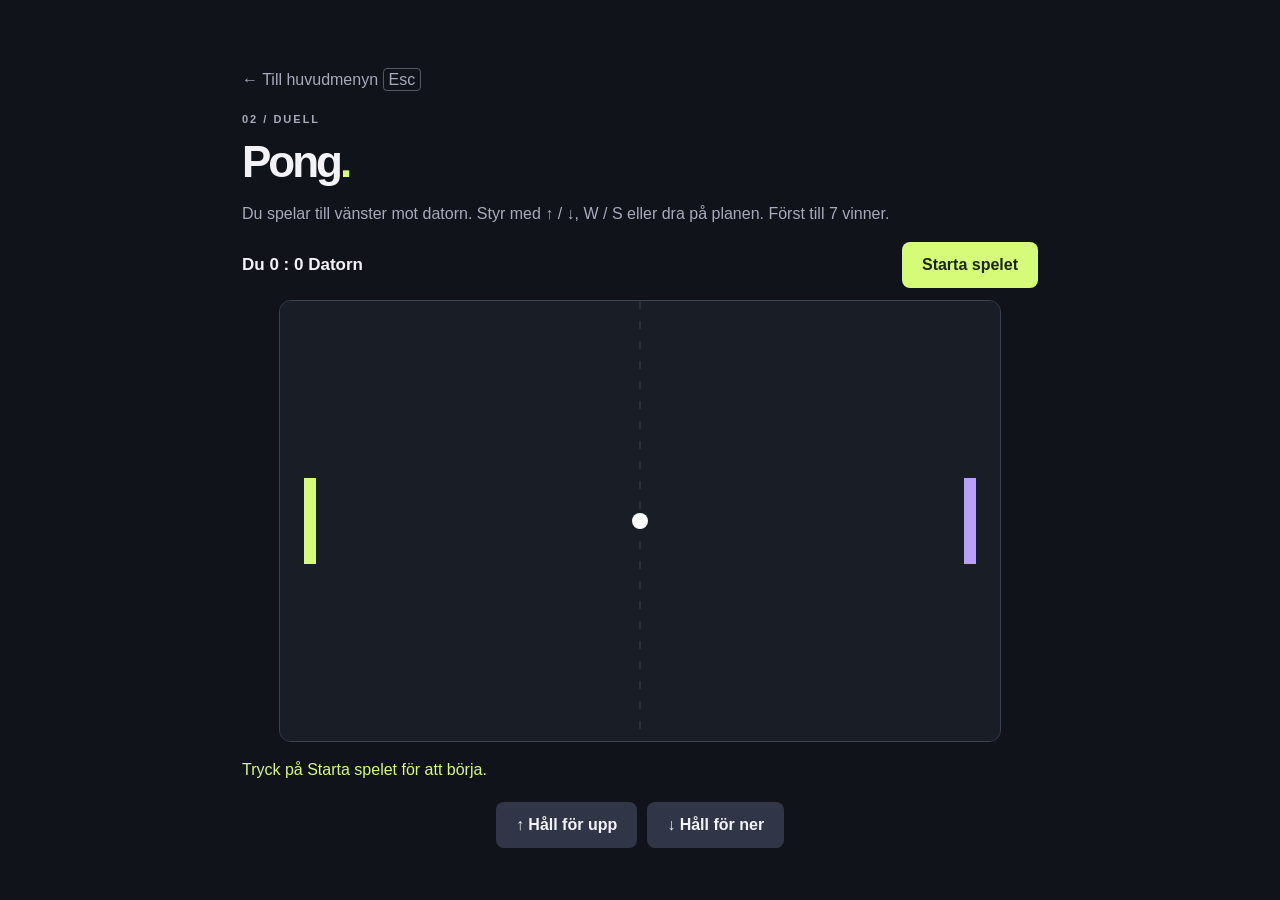
==== games/pong/index.html @ 86b00150 "init commit" ====
<!doctype html>
<html lang="sv"><head><meta charset="utf-8"><meta name="viewport" content="width=device-width, initial-scale=1"><title>Pong · B3 Vibe</title><link rel="stylesheet" href="../../style.css"><script src="../common.js" defer></script><script src="game.js" defer></script></head><body><main class="game-shell"><a class="back-link" href="../../index.html">← Till huvudmenyn <kbd>Esc</kbd></a><header class="game-header"><p class="eyebrow">02 / DUELL</p><h1>Pong<span>.</span></h1><p>Du spelar till vänster mot datorn. Styr med ↑ / ↓, W / S eller dra på planen. Först till 7 vinner.</p></header><div class="toolbar"><span class="stats">Du <span id="player-score">0</span> : <span id="computer-score">0</span> Datorn</span><button class="primary" id="start">Starta spelet</button></div><canvas id="board" width="720" height="440" aria-label="Pong-spelplan. Din paddel är till vänster."></canvas><p id="status" role="status">Tryck på Starta spelet för att börja.</p><div class="touch-controls"><button class="control" data-move="up" aria-label="Flytta upp">↑ Håll för upp</button><button class="control" data-move="down" aria-label="Flytta ner">↓ Håll för ner</button></div></main></body></html>
---- style.css ----
:root{color-scheme:dark;--bg:#11131b;--panel:#1b1e29;--text:#f3f3f7;--muted:#a6aabb;--lime:#d5fb78;--purple:#b9a0ff;--orange:#ffb18b;--pink:#f76fae;--teal:#2fc4dc}
*{box-sizing:border-box}body{margin:0;background:var(--bg);color:var(--text);font-family:Arial,Helvetica,sans-serif;line-height:1.5}a{color:inherit;text-decoration:none}button{font:inherit;cursor:pointer}button,a{-webkit-tap-highlight-color:transparent}button:focus-visible,a:focus-visible{outline:3px solid white;outline-offset:5px}.portal,.game-shell{max-width:1160px;margin:auto;padding:32px 32px 24px}.brand{display:flex;align-items:center;justify-content:space-between;gap:16px}.brand a{font-size:25px;font-weight:900;letter-spacing:-1px}.brand a span{color:var(--lime);margin-left:5px}.logo-link{display:block;line-height:0}.logo{display:block;height:40px;width:auto;color:#fff}.badge,.eyebrow{font-size:11px;font-weight:700;letter-spacing:2px}.badge{border:1px solid #3b3f4c;border-radius:20px;padding:7px 12px;color:var(--muted)}.eyebrow{color:var(--lime)}h1{font-size:clamp(40px,6vw,72px);letter-spacing:-3px;line-height:1.06;margin:20px 0}h1 span{color:var(--lime)}.section-title{display:flex;align-items:center;justify-content:space-between;margin-top:56px;margin-bottom:18px}h2{font-size:20px;margin:0}.section-title>span{font-size:12px;color:var(--muted)}.game-grid{display:grid;grid-template-columns:repeat(3,1fr);gap:22px}.game-card{overflow:hidden;background:var(--panel);border:1px solid #303440;border-radius:16px;transition:transform .18s,border-color .18s}.game-card:hover{transform:translateY(-5px);border-color:var(--lime)}.game-art{height:185px;position:relative;overflow:hidden;background:#252f25;background-image:linear-gradient(#ffffff07 1px,transparent 1px),linear-gradient(90deg,#ffffff07 1px,transparent 1px);background-size:24px 24px}.game-art i{position:absolute;display:block}.snake .game-art i{width:25px;height:25px;background:var(--lime);border-radius:5px;left:calc(24% + 24px);top:91px}.snake .game-art i:nth-child(2){left:24%;top:91px}.snake .game-art i:nth-child(3){left:24%;top:67px}.snake .game-art i:nth-child(4){left:24%;top:43px}.snake .game-art i:nth-child(5){left:calc(24% + 48px)}.snake .game-art i:nth-child(6){left:calc(24% + 72px)}.snake .game-art i:nth-child(7){left:calc(24% + 96px)}.snake .game-art i:last-child{left:72%;top:44px;background:var(--orange);width:16px;height:16px;border-radius:50%}.pong .game-art{background-color:#302a45}.pong .game-art i{display:none}.pong .game-art i:nth-child(1),.pong .game-art i:nth-child(2){display:block;width:9px;height:59px;background:var(--purple);left:20%;top:35px;border-radius:4px}.pong .game-art i:nth-child(2){left:auto;right:20%;top:91px}.pong .game-art i:nth-child(3){display:block;width:14px;height:14px;background:#fff;border-radius:50%;left:58%;top:90px}.pong .game-art:after{content:'';position:absolute;left:50%;height:100%;border-left:2px dashed #ffffff25}.memory .game-art{background-color:#3a2b29;display:grid;grid-template-columns:repeat(4,36px);grid-template-rows:repeat(2,48px);gap:8px;align-content:center;justify-content:center}.memory .game-art i{position:relative;background:var(--orange);border-radius:5px;transform:rotate(-6deg)}.memory .game-art i:nth-child(3n){background:#735a55}.memory .game-art i:after{content:'✦';display:block;text-align:center;color:#48332b;font-size:24px;line-height:48px}.elefanten .game-art{background-color:#3b2532}.elefanten .game-art i{border-radius:13px}.elefanten .game-art i:nth-child(1){width:104px;height:64px;background:var(--pink);left:40%;top:54px}.elefanten .game-art i:nth-child(2){width:62px;height:60px;border-radius:50%;background:var(--pink);left:22%;top:56px}.elefanten .game-art i:nth-child(3){width:15px;height:46px;border-radius:8px;background:var(--pink);left:24%;top:104px;transform:rotate(16deg)}.elefanten .game-art i:nth-child(4){width:62px;height:38px;border-radius:9px;left:calc(40% + 32px);top:56px;background:repeating-linear-gradient(104deg,#14151a 0 7px,#f3f3f6 7px 12px)}.elefanten .game-art i:nth-child(5){width:34px;height:34px;border-radius:50%;background:var(--teal);left:calc(40% + 42px);top:72px;font:700 15px/34px Arial;font-style:normal;color:#fff;text-align:center}.elefanten .game-art i:nth-child(5):after{content:'b3'}.elefanten .game-art i:nth-child(6),.elefanten .game-art i:nth-child(7){width:21px;height:32px;border-radius:0 0 9px 9px;background:#e05494;left:calc(40% + 14px);top:116px}.elefanten .game-art i:nth-child(7){left:calc(40% + 68px)}.elefanten .game-art i:nth-child(8){width:42px;height:23px;border-radius:8px;left:7%;top:134px;background:repeating-linear-gradient(100deg,#14151a 0 5px,#f3f3f6 5px 9px)}.elefanten .eyebrow{color:var(--pink)}.card-body{padding:23px}.card-body .eyebrow{margin:0}.pong .eyebrow{color:var(--purple)}.memory .eyebrow{color:var(--orange)}h3{font-size:29px;margin:8px 0}.card-body>p:not(.eyebrow){font-size:14px;color:var(--muted);min-height:42px}.card-body small{color:var(--muted);font-size:11px}.card-action{display:block;border-top:1px solid #353844;margin-top:20px;padding-top:15px;font-weight:700;font-size:14px}footer{display:flex;justify-content:space-between;gap:20px;margin-top:42px;color:var(--muted);font-size:10px;letter-spacing:1px}kbd{border:1px solid #555965;padding:2px 5px;border-radius:4px;font-family:inherit}body:has(>.game-shell){display:flex;min-height:100dvh}.game-shell{max-width:860px;width:100%}.back-link{display:inline-block;color:var(--muted);padding:8px 0}.game-header h1{font-size:44px;margin:12px 0 8px}.game-header p{color:var(--muted)}.toolbar{display:flex;justify-content:space-between;align-items:center;gap:12px;flex-wrap:wrap;margin:16px 0 12px}.stats{font-size:17px;font-weight:700}.primary,.control{border:0;border-radius:8px;background:var(--lime);color:#1c2510;padding:11px 20px;font-weight:700}.control{background:#303647;color:var(--text);min-width:50px;touch-action:none}canvas{display:block;width:auto;height:auto;max-width:100%;max-height:calc(100dvh - 436px);margin:0 auto;background:#181d26;border:1px solid #3b4250;border-radius:12px;touch-action:none}#status{min-height:28px;color:var(--lime)}.touch-controls{display:flex;gap:10px;justify-content:center;flex-wrap:wrap;margin-top:16px}.memory-board{display:grid;grid-template-columns:repeat(4,1fr);gap:12px;width:100%;max-width:calc((100dvh - 436px)*1.2);margin:0 auto}.memory-card{aspect-ratio:1.2;background:#343042;border:1px solid #5b4f6e;border-radius:12px;color:var(--purple);font-size:clamp(25px,5vw,45px)}.memory-card.revealed{background:#eee7fb;color:#241b30}.memory-card.matched{background:#31442d;border-color:#88ad61;color:var(--lime)}.error{color:var(--orange)}@media(max-width:720px){.game-grid{grid-template-columns:1fr}.portal,.game-shell{padding:24px 20px}.game-art{height:165px}.badge{font-size:8px}footer{flex-direction:column}.section-title{margin-top:38px}.section-title>span{font-size:10px}.memory-board{gap:8px}}
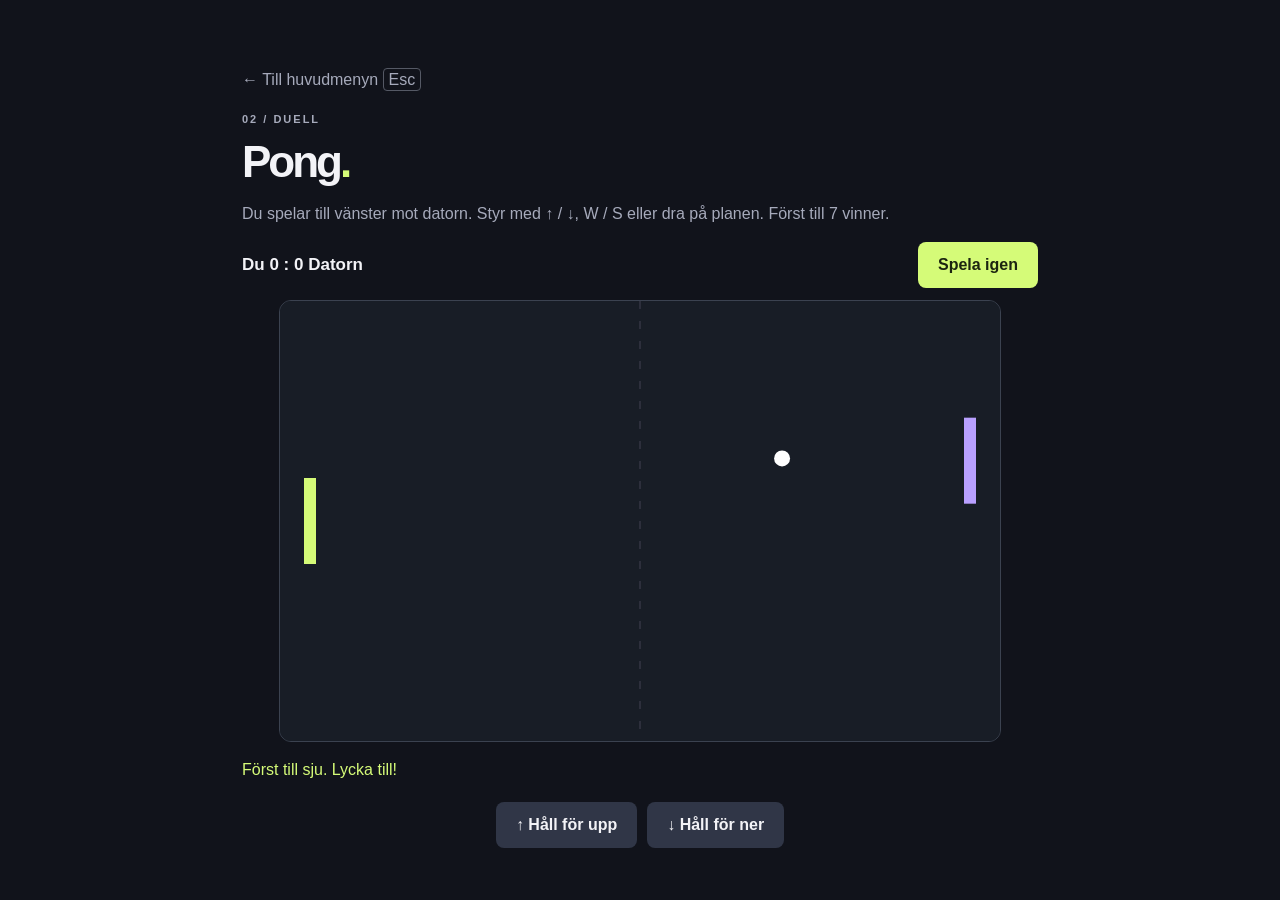
==== commit 8096c463: "add tamagotchi game" ====
--- a/games/pong/index.html
+++ b/games/pong/index.html
@@ -1,2 +1,2 @@
 <!doctype html>
-<html lang="sv"><head><meta charset="utf-8"><meta name="viewport" content="width=device-width, initial-scale=1"><title>Pong · B3 Vibe</title><link rel="stylesheet" href="../../style.css"><script src="../common.js" defer></script><script src="game.js" defer></script></head><body><main class="game-shell"><a class="back-link" href="../../index.html">← Till huvudmenyn <kbd>Esc</kbd></a><header class="game-header"><p class="eyebrow">02 / DUELL</p><h1>Pong<span>.</span></h1><p>Du spelar till vänster mot datorn. Styr med ↑ / ↓, W / S eller dra på planen. Först till 7 vinner.</p></header><div class="toolbar"><span class="stats">Du <span id="player-score">0</span> : <span id="computer-score">0</span> Datorn</span><button class="primary" id="start">Starta spelet</button></div><canvas id="board" width="720" height="440" aria-label="Pong-spelplan. Din paddel är till vänster."></canvas><p id="status" role="status">Tryck på Starta spelet för att börja.</p><div class="touch-controls"><button class="control" data-move="up" aria-label="Flytta upp">↑ Håll för upp</button><button class="control" data-move="down" aria-label="Flytta ner">↓ Håll för ner</button></div></main></body></html>
+<html lang="sv"><head><meta charset="utf-8"><meta name="viewport" content="width=device-width, initial-scale=1"><title>Pong · B3 Vibe</title><link rel="stylesheet" href="../../style.css"><script src="../common.js" defer></script><script src="game.js" defer></script></head><body><main class="game-shell"><a class="back-link" href="../../index.html">← Till huvudmenyn <kbd>Esc</kbd></a><header class="game-header"><p class="eyebrow">02 / DUELL</p><h1>Pong<span>.</span></h1><p>Du spelar till vänster mot datorn. Styr med ↑ / ↓, W / S eller dra på planen. Först till 7 vinner.</p></header><div class="toolbar"><span class="stats">Du <span id="player-score">0</span> : <span id="computer-score">0</span> Datorn</span><button class="primary" id="start">Spela igen</button></div><canvas id="board" width="720" height="440" aria-label="Pong-spelplan. Din paddel är till vänster."></canvas><p id="status" role="status">Först till sju. Lycka till!</p><div class="touch-controls"><button class="control" data-move="up" aria-label="Flytta upp">↑ Håll för upp</button><button class="control" data-move="down" aria-label="Flytta ner">↓ Håll för ner</button></div></main></body></html>
--- a/style.css
+++ b/style.css
@@ -1,2 +1,2 @@
 :root{color-scheme:dark;--bg:#11131b;--panel:#1b1e29;--text:#f3f3f7;--muted:#a6aabb;--lime:#d5fb78;--purple:#b9a0ff;--orange:#ffb18b;--pink:#f76fae;--teal:#2fc4dc}
-*{box-sizing:border-box}body{margin:0;background:var(--bg);color:var(--text);font-family:Arial,Helvetica,sans-serif;line-height:1.5}a{color:inherit;text-decoration:none}button{font:inherit;cursor:pointer}button,a{-webkit-tap-highlight-color:transparent}button:focus-visible,a:focus-visible{outline:3px solid white;outline-offset:5px}.portal,.game-shell{max-width:1160px;margin:auto;padding:32px 32px 24px}.brand{display:flex;align-items:center;justify-content:space-between;gap:16px}.brand a{font-size:25px;font-weight:900;letter-spacing:-1px}.brand a span{color:var(--lime);margin-left:5px}.logo-link{display:block;line-height:0}.logo{display:block;height:40px;width:auto;color:#fff}.badge,.eyebrow{font-size:11px;font-weight:700;letter-spacing:2px}.badge{border:1px solid #3b3f4c;border-radius:20px;padding:7px 12px;color:var(--muted)}.eyebrow{color:var(--lime)}h1{font-size:clamp(40px,6vw,72px);letter-spacing:-3px;line-height:1.06;margin:20px 0}h1 span{color:var(--lime)}.section-title{display:flex;align-items:center;justify-content:space-between;margin-top:56px;margin-bottom:18px}h2{font-size:20px;margin:0}.section-title>span{font-size:12px;color:var(--muted)}.game-grid{display:grid;grid-template-columns:repeat(3,1fr);gap:22px}.game-card{overflow:hidden;background:var(--panel);border:1px solid #303440;border-radius:16px;transition:transform .18s,border-color .18s}.game-card:hover{transform:translateY(-5px);border-color:var(--lime)}.game-art{height:185px;position:relative;overflow:hidden;background:#252f25;background-image:linear-gradient(#ffffff07 1px,transparent 1px),linear-gradient(90deg,#ffffff07 1px,transparent 1px);background-size:24px 24px}.game-art i{position:absolute;display:block}.snake .game-art i{width:25px;height:25px;background:var(--lime);border-radius:5px;left:calc(24% + 24px);top:91px}.snake .game-art i:nth-child(2){left:24%;top:91px}.snake .game-art i:nth-child(3){left:24%;top:67px}.snake .game-art i:nth-child(4){left:24%;top:43px}.snake .game-art i:nth-child(5){left:calc(24% + 48px)}.snake .game-art i:nth-child(6){left:calc(24% + 72px)}.snake .game-art i:nth-child(7){left:calc(24% + 96px)}.snake .game-art i:last-child{left:72%;top:44px;background:var(--orange);width:16px;height:16px;border-radius:50%}.pong .game-art{background-color:#302a45}.pong .game-art i{display:none}.pong .game-art i:nth-child(1),.pong .game-art i:nth-child(2){display:block;width:9px;height:59px;background:var(--purple);left:20%;top:35px;border-radius:4px}.pong .game-art i:nth-child(2){left:auto;right:20%;top:91px}.pong .game-art i:nth-child(3){display:block;width:14px;height:14px;background:#fff;border-radius:50%;left:58%;top:90px}.pong .game-art:after{content:'';position:absolute;left:50%;height:100%;border-left:2px dashed #ffffff25}.memory .game-art{background-color:#3a2b29;display:grid;grid-template-columns:repeat(4,36px);grid-template-rows:repeat(2,48px);gap:8px;align-content:center;justify-content:center}.memory .game-art i{position:relative;background:var(--orange);border-radius:5px;transform:rotate(-6deg)}.memory .game-art i:nth-child(3n){background:#735a55}.memory .game-art i:after{content:'✦';display:block;text-align:center;color:#48332b;font-size:24px;line-height:48px}.elefanten .game-art{background-color:#3b2532}.elefanten .game-art i{border-radius:13px}.elefanten .game-art i:nth-child(1){width:104px;height:64px;background:var(--pink);left:40%;top:54px}.elefanten .game-art i:nth-child(2){width:62px;height:60px;border-radius:50%;background:var(--pink);left:22%;top:56px}.elefanten .game-art i:nth-child(3){width:15px;height:46px;border-radius:8px;background:var(--pink);left:24%;top:104px;transform:rotate(16deg)}.elefanten .game-art i:nth-child(4){width:62px;height:38px;border-radius:9px;left:calc(40% + 32px);top:56px;background:repeating-linear-gradient(104deg,#14151a 0 7px,#f3f3f6 7px 12px)}.elefanten .game-art i:nth-child(5){width:34px;height:34px;border-radius:50%;background:var(--teal);left:calc(40% + 42px);top:72px;font:700 15px/34px Arial;font-style:normal;color:#fff;text-align:center}.elefanten .game-art i:nth-child(5):after{content:'b3'}.elefanten .game-art i:nth-child(6),.elefanten .game-art i:nth-child(7){width:21px;height:32px;border-radius:0 0 9px 9px;background:#e05494;left:calc(40% + 14px);top:116px}.elefanten .game-art i:nth-child(7){left:calc(40% + 68px)}.elefanten .game-art i:nth-child(8){width:42px;height:23px;border-radius:8px;left:7%;top:134px;background:repeating-linear-gradient(100deg,#14151a 0 5px,#f3f3f6 5px 9px)}.elefanten .eyebrow{color:var(--pink)}.card-body{padding:23px}.card-body .eyebrow{margin:0}.pong .eyebrow{color:var(--purple)}.memory .eyebrow{color:var(--orange)}h3{font-size:29px;margin:8px 0}.card-body>p:not(.eyebrow){font-size:14px;color:var(--muted);min-height:42px}.card-body small{color:var(--muted);font-size:11px}.card-action{display:block;border-top:1px solid #353844;margin-top:20px;padding-top:15px;font-weight:700;font-size:14px}footer{display:flex;justify-content:space-between;gap:20px;margin-top:42px;color:var(--muted);font-size:10px;letter-spacing:1px}kbd{border:1px solid #555965;padding:2px 5px;border-radius:4px;font-family:inherit}body:has(>.game-shell){display:flex;min-height:100dvh}.game-shell{max-width:860px;width:100%}.back-link{display:inline-block;color:var(--muted);padding:8px 0}.game-header h1{font-size:44px;margin:12px 0 8px}.game-header p{color:var(--muted)}.toolbar{display:flex;justify-content:space-between;align-items:center;gap:12px;flex-wrap:wrap;margin:16px 0 12px}.stats{font-size:17px;font-weight:700}.primary,.control{border:0;border-radius:8px;background:var(--lime);color:#1c2510;padding:11px 20px;font-weight:700}.control{background:#303647;color:var(--text);min-width:50px;touch-action:none}canvas{display:block;width:auto;height:auto;max-width:100%;max-height:calc(100dvh - 436px);margin:0 auto;background:#181d26;border:1px solid #3b4250;border-radius:12px;touch-action:none}#status{min-height:28px;color:var(--lime)}.touch-controls{display:flex;gap:10px;justify-content:center;flex-wrap:wrap;margin-top:16px}.memory-board{display:grid;grid-template-columns:repeat(4,1fr);gap:12px;width:100%;max-width:calc((100dvh - 436px)*1.2);margin:0 auto}.memory-card{aspect-ratio:1.2;background:#343042;border:1px solid #5b4f6e;border-radius:12px;color:var(--purple);font-size:clamp(25px,5vw,45px)}.memory-card.revealed{background:#eee7fb;color:#241b30}.memory-card.matched{background:#31442d;border-color:#88ad61;color:var(--lime)}.error{color:var(--orange)}@media(max-width:720px){.game-grid{grid-template-columns:1fr}.portal,.game-shell{padding:24px 20px}.game-art{height:165px}.badge{font-size:8px}footer{flex-direction:column}.section-title{margin-top:38px}.section-title>span{font-size:10px}.memory-board{gap:8px}}
+*{box-sizing:border-box}body{margin:0;background:var(--bg);color:var(--text);font-family:Arial,Helvetica,sans-serif;line-height:1.5}a{color:inherit;text-decoration:none}button{font:inherit;cursor:pointer}button,a{-webkit-tap-highlight-color:transparent}button:focus-visible,a:focus-visible{outline:3px solid white;outline-offset:5px}.portal,.game-shell{max-width:1160px;margin:auto;padding:32px 32px 24px}.brand{display:flex;align-items:center;justify-content:space-between;gap:16px}.brand a{font-size:25px;font-weight:900;letter-spacing:-1px}.brand a span{color:var(--lime);margin-left:5px}.logo-link{display:block;line-height:0}.logo{display:block;height:40px;width:auto;color:#fff}.badge,.eyebrow{font-size:11px;font-weight:700;letter-spacing:2px}.badge{border:1px solid #3b3f4c;border-radius:20px;padding:7px 12px;color:var(--muted)}.eyebrow{color:var(--lime)}h1{font-size:clamp(40px,6vw,72px);letter-spacing:-3px;line-height:1.06;margin:20px 0}h1 span{color:var(--lime)}.section-title{display:flex;align-items:center;justify-content:space-between;margin-top:56px;margin-bottom:18px}h2{font-size:20px;margin:0}.section-title>span{font-size:12px;color:var(--muted)}.game-grid{display:grid;grid-template-columns:repeat(3,1fr);gap:22px}.game-card{overflow:hidden;background:var(--panel);border:1px solid #303440;border-radius:16px;transition:transform .18s,border-color .18s}.game-card:hover{transform:translateY(-5px);border-color:var(--lime)}.game-art{height:185px;position:relative;overflow:hidden;background:#252f25;background-image:linear-gradient(#ffffff07 1px,transparent 1px),linear-gradient(90deg,#ffffff07 1px,transparent 1px);background-size:24px 24px}.game-art i{position:absolute;display:block}.snake .game-art i{width:25px;height:25px;background:var(--lime);border-radius:5px;left:calc(24% + 24px);top:91px}.snake .game-art i:nth-child(2){left:24%;top:91px}.snake .game-art i:nth-child(3){left:24%;top:67px}.snake .game-art i:nth-child(4){left:24%;top:43px}.snake .game-art i:nth-child(5){left:calc(24% + 48px)}.snake .game-art i:nth-child(6){left:calc(24% + 72px)}.snake .game-art i:nth-child(7){left:calc(24% + 96px)}.snake .game-art i:last-child{left:72%;top:44px;background:var(--orange);width:16px;height:16px;border-radius:50%}.pong .game-art{background-color:#302a45}.pong .game-art i{display:none}.pong .game-art i:nth-child(1),.pong .game-art i:nth-child(2){display:block;width:9px;height:59px;background:var(--purple);left:20%;top:35px;border-radius:4px}.pong .game-art i:nth-child(2){left:auto;right:20%;top:91px}.pong .game-art i:nth-child(3){display:block;width:14px;height:14px;background:#fff;border-radius:50%;left:58%;top:90px}.pong .game-art:after{content:'';position:absolute;left:50%;height:100%;border-left:2px dashed #ffffff25}.memory .game-art{background-color:#3a2b29;display:grid;grid-template-columns:repeat(4,36px);grid-template-rows:repeat(2,48px);gap:8px;align-content:center;justify-content:center}.memory .game-art i{position:relative;background:var(--orange);border-radius:5px;transform:rotate(-6deg)}.memory .game-art i:nth-child(3n){background:#735a55}.memory .game-art i:after{content:'✦';display:block;text-align:center;color:#48332b;font-size:24px;line-height:48px}.elefanten .game-art{background-color:#3b2532}.elefanten .game-art i{border-radius:13px}.elefanten .game-art i:nth-child(1){width:104px;height:64px;background:var(--pink);left:40%;top:54px}.elefanten .game-art i:nth-child(2){width:62px;height:60px;border-radius:50%;background:var(--pink);left:22%;top:56px}.elefanten .game-art i:nth-child(3){width:15px;height:46px;border-radius:8px;background:var(--pink);left:24%;top:104px;transform:rotate(16deg)}.elefanten .game-art i:nth-child(4){width:62px;height:38px;border-radius:9px;left:calc(40% + 32px);top:56px;background:repeating-linear-gradient(104deg,#14151a 0 7px,#f3f3f6 7px 12px)}.elefanten .game-art i:nth-child(5){width:34px;height:34px;border-radius:50%;background:var(--teal);left:calc(40% + 42px);top:72px;font:700 15px/34px Arial;font-style:normal;color:#fff;text-align:center}.elefanten .game-art i:nth-child(5):after{content:'b3'}.elefanten .game-art i:nth-child(6),.elefanten .game-art i:nth-child(7){width:21px;height:32px;border-radius:0 0 9px 9px;background:#e05494;left:calc(40% + 14px);top:116px}.elefanten .game-art i:nth-child(7){left:calc(40% + 68px)}.elefanten .game-art i:nth-child(8){width:42px;height:23px;border-radius:8px;left:7%;top:134px;background:repeating-linear-gradient(100deg,#14151a 0 5px,#f3f3f6 5px 9px)}.elefanten .eyebrow{color:var(--pink)}.elefantungen .game-art{background-color:#2e2536}.elefantungen .game-art i:nth-child(1){width:86px;height:56px;border-radius:22px;background:var(--pink);left:calc(38% - 7px);top:104px}.elefantungen .game-art i:nth-child(2),.elefantungen .game-art i:nth-child(3){width:34px;height:40px;border-radius:50%;background:#e05494;left:calc(38% - 20px);top:50px}.elefantungen .game-art i:nth-child(3){left:calc(38% + 58px)}.elefantungen .game-art i:nth-child(4){width:72px;height:72px;border-radius:50%;background:var(--pink);left:38%;top:38px}.elefantungen .game-art i:nth-child(5),.elefantungen .game-art i:nth-child(6){width:11px;height:11px;border-radius:50%;background:#14151a;left:calc(38% + 17px);top:64px}.elefantungen .game-art i:nth-child(6){left:calc(38% + 44px)}.elefantungen .game-art i:nth-child(7){width:15px;height:38px;border-radius:8px;background:var(--pink);left:calc(38% + 28px);top:86px}.elefantungen .game-art i:nth-child(8){left:68%;top:44px;color:var(--teal);font:400 30px/1 Arial;font-style:normal}.elefantungen .game-art i:nth-child(8):after{content:'♥'}.elefantungen .eyebrow{color:var(--teal)}.control[disabled]{opacity:.4;cursor:not-allowed}.card-body{padding:23px}.card-body .eyebrow{margin:0}.pong .eyebrow{color:var(--purple)}.memory .eyebrow{color:var(--orange)}h3{font-size:29px;margin:8px 0}.card-body>p:not(.eyebrow){font-size:14px;color:var(--muted);min-height:42px}.card-body small{color:var(--muted);font-size:11px}.card-action{display:block;border-top:1px solid #353844;margin-top:20px;padding-top:15px;font-weight:700;font-size:14px}footer{display:flex;justify-content:space-between;gap:20px;margin-top:42px;color:var(--muted);font-size:10px;letter-spacing:1px}kbd{border:1px solid #555965;padding:2px 5px;border-radius:4px;font-family:inherit}body:has(>.game-shell){display:flex;min-height:100dvh}.game-shell{max-width:860px;width:100%}.back-link{display:inline-block;color:var(--muted);padding:8px 0}.game-header h1{font-size:44px;margin:12px 0 8px}.game-header p{color:var(--muted)}.toolbar{display:flex;justify-content:space-between;align-items:center;gap:12px;flex-wrap:wrap;margin:16px 0 12px}.stats{font-size:17px;font-weight:700}.primary,.control{border:0;border-radius:8px;background:var(--lime);color:#1c2510;padding:11px 20px;font-weight:700}.control{background:#303647;color:var(--text);min-width:50px;touch-action:none}canvas{display:block;width:auto;height:auto;max-width:100%;max-height:calc(100dvh - 436px);margin:0 auto;background:#181d26;border:1px solid #3b4250;border-radius:12px;touch-action:none}#status{min-height:28px;color:var(--lime)}.touch-controls{display:flex;gap:10px;justify-content:center;flex-wrap:wrap;margin-top:16px}.memory-board{display:grid;grid-template-columns:repeat(4,1fr);gap:12px;width:100%;max-width:calc((100dvh - 436px)*1.2);margin:0 auto}.memory-card{aspect-ratio:1.2;background:#343042;border:1px solid #5b4f6e;border-radius:12px;color:var(--purple);font-size:clamp(25px,5vw,45px)}.memory-card.revealed{background:#eee7fb;color:#241b30}.memory-card.matched{background:#31442d;border-color:#88ad61;color:var(--lime)}.error{color:var(--orange)}@media(max-width:720px){.game-grid{grid-template-columns:1fr}.portal,.game-shell{padding:24px 20px}.game-art{height:165px}.badge{font-size:8px}footer{flex-direction:column}.section-title{margin-top:38px}.section-title>span{font-size:10px}.memory-board{gap:8px}}
